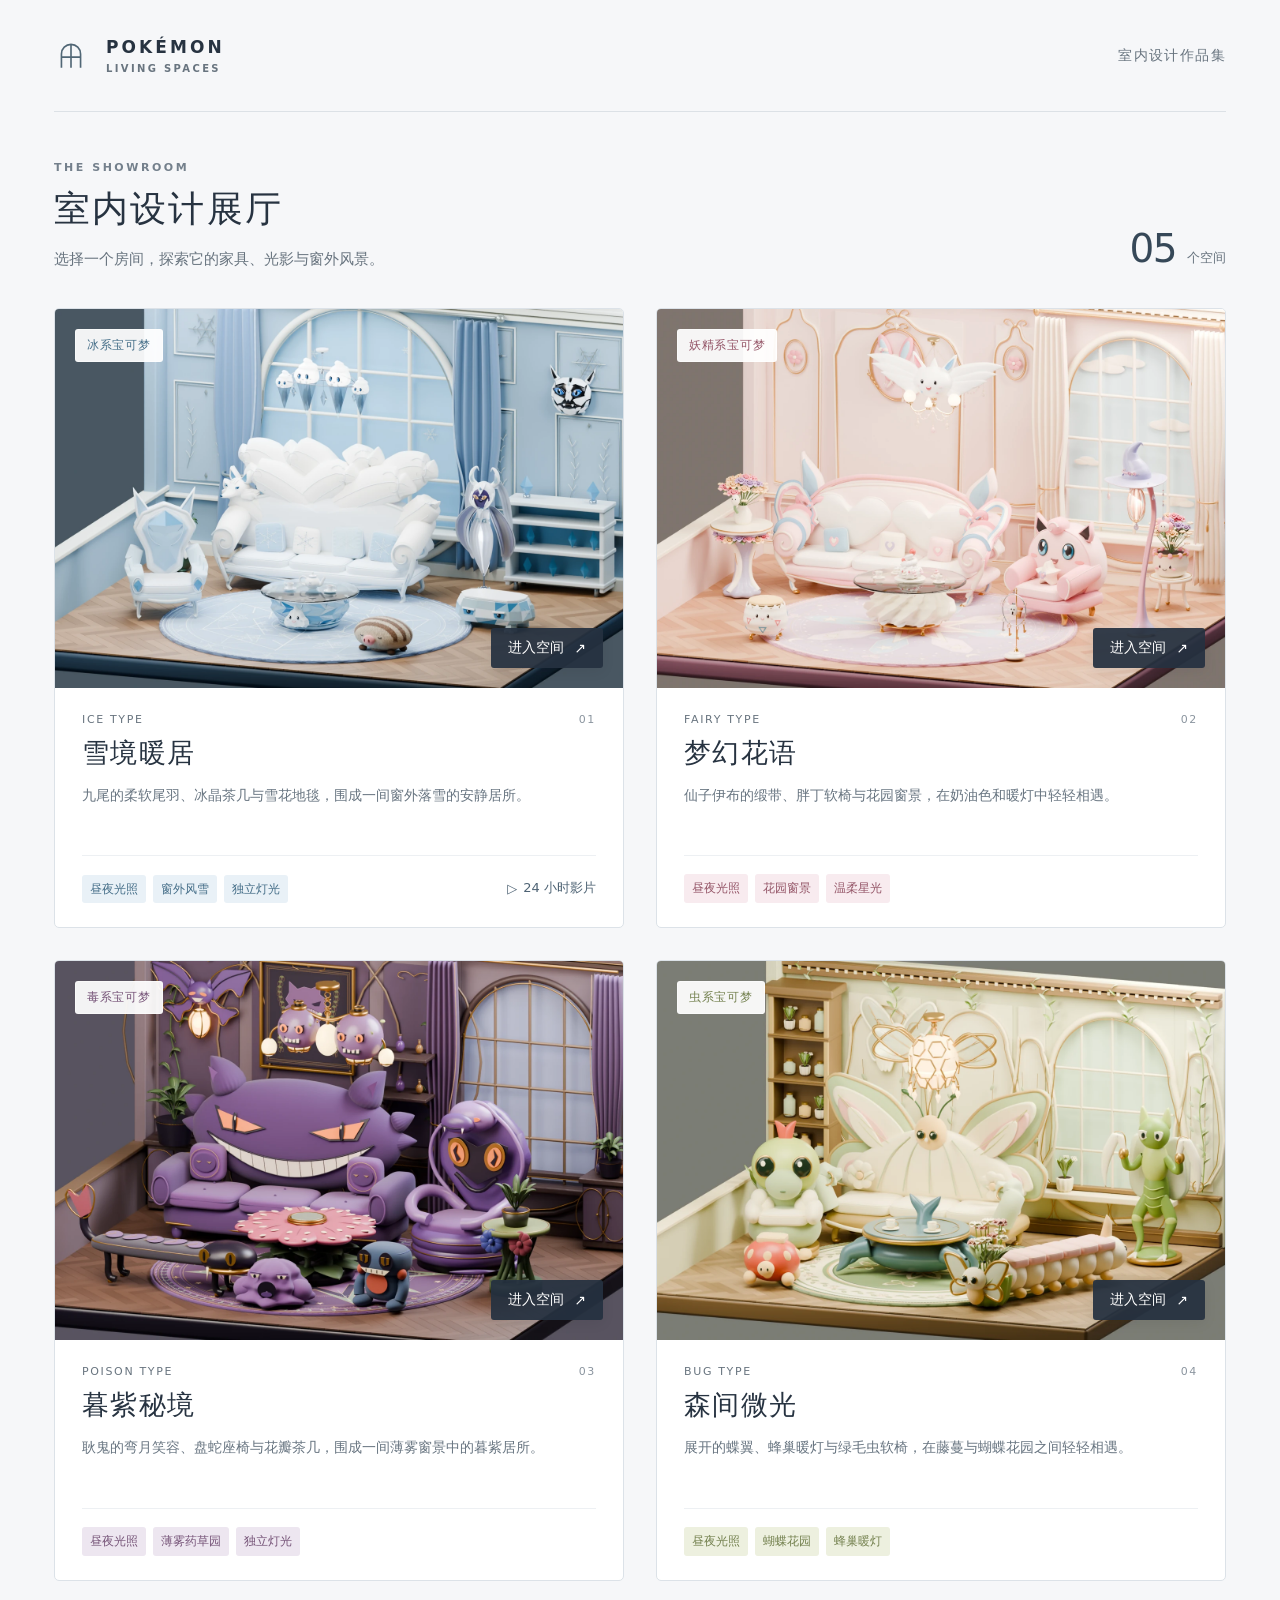
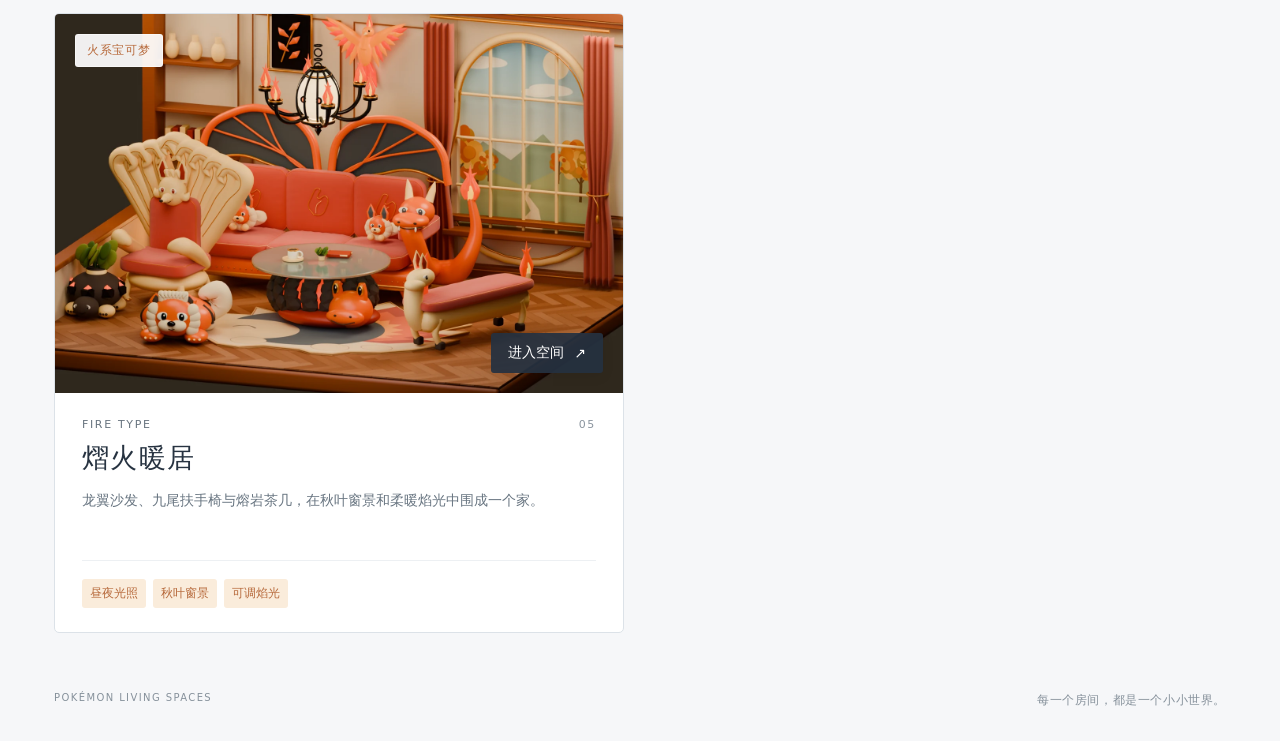
==== index.html @ 2ebc1a9a "Publish five interactive Pokemon room designs" ====
<!doctype html>
<html lang="zh-CN">
<head>
 <meta charset="utf-8">
 <meta name="viewport" content="width=device-width,initial-scale=1">
 <meta name="description" content="宝可梦主题室内设计展厅。进入冰、妖精、毒、虫与火系五个空间，探索真实三维家具、昼夜光照与窗外景色。">
 <meta name="theme-color" content="#f6f7f9">
 <title>室内设计展厅 · Pokémon Living Spaces</title>
 <link rel="icon" href="data:image/svg+xml,%3Csvg xmlns='http://www.w3.org/2000/svg' viewBox='0 0 32 32'%3E%3Crect width='32' height='32' rx='9' fill='%23253140'/%3E%3Cpath d='M8 25V14a8 8 0 0 1 16 0v11M16 7v18M8 17h16' fill='none' stroke='%23d7e9f1' stroke-width='2'/%3E%3C/svg%3E">
 <link rel="stylesheet" href="showroom/style.css?v=b244bd4a18d0">
 <script src="showroom/catalog.js?v=8246f41f228a" defer></script>
 <script src="showroom/app.js?v=08c7a550f62b" defer></script>
</head>
<body>
 <a class="skip" href="#collection">跳到作品</a>
 <div id="gallery">
  <header class="masthead wrap">
   <a class="brand" href="index.html" aria-label="室内设计展厅首页"><span class="brand-icon" aria-hidden="true"><svg viewBox="0 0 32 32"><path d="M7 27V14a9 9 0 0 1 18 0v13M16 5v22M7 17h18"/></svg></span><span>POKÉMON<span class="brand-sub">LIVING SPACES</span></span></a>
   <span class="masthead-note">室内设计作品集</span>
  </header>
  <main class="wrap" id="collection">
   <div class="collection-heading"><div><p class="eyebrow">THE SHOWROOM</p><h1>室内设计展厅</h1><p class="intro">选择一个房间，探索它的家具、光影与窗外风景。</p></div><div class="collection-count"><strong id="room-count">05</strong><span>个空间</span></div></div>
   <div class="collection-grid" id="room-grid" aria-label="室内设计作品"></div>
   <noscript><p>请启用 JavaScript 浏览展厅，或直接打开 <a href="v2/model_viewer.html">冰系房间</a> / <a href="fairy/model_viewer.html">妖精系房间</a> / <a href="poison/model_viewer.html">毒系房间</a> / <a href="bug/model_viewer.html">虫系房间</a> / <a href="fire/model_viewer.html">火系房间</a>。</p></noscript>
  </main>
  <footer class="wrap gallery-footer"><span>POKÉMON LIVING SPACES</span><span>每一个房间，都是一个小小世界。</span></footer>
 </div>
 <section id="exhibit" hidden aria-label="房间查看器">
  <header class="exhibit-bar">
   <a id="back-gallery" href="#" class="back-link"><span aria-hidden="true">←</span> 返回展厅</a>
   <div class="exhibit-context"><label class="sr-only" for="room-switch">切换房间</label><select id="room-switch"></select><div class="view-modes" aria-label="查看内容"><button id="mode-model" type="button" aria-pressed="true">3D 空间</button><button id="mode-video" type="button" aria-pressed="false" hidden>昼夜影片</button></div></div>
   <a id="standalone" class="standalone" target="_blank" rel="noopener">独立打开 <span aria-hidden="true">↗</span></a>
  </header>
  <div class="exhibit-stage" id="exhibit-stage">
   <div id="frame-host"></div>
   <div class="exhibit-loading" id="exhibit-loading" role="status" aria-live="polite"><span class="loading-mark" aria-hidden="true"></span><strong id="loading-title">正在打开房间</strong><span id="loading-description">首次载入需要片刻。</span><a id="loading-open" target="_blank" rel="noopener" hidden>独立打开查看</a></div>
  </div>
 </section>
</body>
</html>
---- showroom/style.css ----
@charset "UTF-8";
:root{font-family:Inter,"Noto Sans CJK SC","Microsoft YaHei",system-ui,sans-serif;color:#273341;background:#f6f7f9;font-synthesis:none;--muted:#68747f;--line:#dce1e6;--ink:#253140}
*{box-sizing:border-box}body{margin:0}button,select,a{-webkit-tap-highlight-color:transparent}button,select{font:inherit}a{color:inherit;text-decoration:none}button,a,select{touch-action:manipulation}button{cursor:pointer}a:focus-visible,button:focus-visible,select:focus-visible{outline:3px solid #5184ac;outline-offset:5px}button:disabled{cursor:default}[hidden]{display:none!important}.wrap{max-width:1432px;margin:0 auto;padding:0 54px}.skip{position:fixed;left:16px;top:-100px;padding:12px 20px;background:white;z-index:100}.skip:focus{top:12px}.sr-only{position:absolute;width:1px;height:1px;padding:0;margin:-1px;overflow:hidden;clip:rect(0,0,0,0);white-space:nowrap;border:0}
.masthead{height:112px;display:flex;align-items:center;justify-content:space-between;position:relative}.masthead:after{content:"";position:absolute;bottom:0;left:54px;right:54px;height:1px;background:var(--line)}.brand{display:flex;align-items:center;gap:14px;font-size:17px;font-weight:700;letter-spacing:.18em;line-height:1.4}.brand-sub{display:block;font-size:10px;font-weight:600;letter-spacing:.235em;color:var(--muted);margin-top:2px}.brand-icon{width:38px;height:42px;display:flex;align-items:center}.brand-icon svg{width:34px;height:34px;fill:none;stroke:#516776;stroke-width:1.55}.masthead-note{font-size:14px;color:var(--muted);letter-spacing:.1em}.collection-heading{display:flex;justify-content:space-between;align-items:flex-end;padding:49px 0 35px}.eyebrow{margin:0 0 10px;color:#74808c;font-size:11px;font-weight:600;letter-spacing:.23em}h1{margin:0;font-family:"Noto Serif CJK SC","Songti SC",serif;font-size:36px;font-weight:600;letter-spacing:.06em;line-height:1.4}.intro{color:var(--muted);font-size:15px;margin:13px 0 0;line-height:1.7}.collection-count{display:flex;align-items:baseline;gap:11px;padding-bottom:2px;color:var(--muted);font-size:13px;white-space:nowrap}.collection-count strong{font-size:39px;font-weight:300;color:#364858;font-variant-numeric:tabular-nums;letter-spacing:-.04em}.collection-grid{display:grid;grid-template-columns:repeat(2,minmax(0,1fr));gap:32px}.room-card{position:relative;background:#fff;border:1px solid #dce2e8;border-radius:5px;overflow:hidden;transition:box-shadow .2s,border-color .2s}.room-card:hover{border-color:#b9c7d2;box-shadow:0 14px 35px #2033430d}.cover-link{position:relative;display:block;overflow:hidden;aspect-ratio:3/2;background:var(--tint)}.cover-link img{width:100%;height:100%;display:block;object-fit:cover;transition:transform .65s cubic-bezier(.2,.65,.3,1)}.room-card:hover .cover-link img{transform:scale(1.025)}.type-badge{position:absolute;left:20px;top:20px;display:flex;gap:8px;align-items:center;background:#ffffffed;padding:7px 11px;border:1px solid #ffffff80;border-radius:3px;color:var(--accent);font-size:12px;font-weight:500;letter-spacing:.06em}.badge-mark{font-size:15px}.cover-cta{position:absolute;right:20px;bottom:20px;display:flex;align-items:center;justify-content:center;gap:10px;padding:11px 17px;color:#fff;background:#253140ed;border-radius:3px;font-size:14px;box-shadow:0 3px 14px #0001}.card-info{padding:25px 27px 24px}.card-kicker{display:flex;justify-content:space-between;gap:20px;color:var(--muted);font-size:11px;font-weight:500;letter-spacing:.15em}.card-kicker .number{font-variant-numeric:tabular-nums;color:#8b959f}.card-title{font-family:"Noto Serif CJK SC","Songti SC",serif;font-size:27px;letter-spacing:.055em;line-height:1.45;margin:8px 0 10px;font-weight:600}.card-title a:hover{color:var(--accent)}.card-description{font-size:14px;line-height:1.85;color:#687581;margin:0;max-width:39em;min-height:3.7em}.card-bottom{display:flex;justify-content:space-between;align-items:center;gap:12px;border-top:1px solid #edf0f3;margin-top:21px;padding-top:18px;flex-wrap:wrap}.features{display:flex;flex-wrap:wrap;gap:7px}.feature{font-size:12px;line-height:1.4;background:var(--tint);color:var(--accent);padding:6px 8px;border-radius:3px}.video-link{display:inline-flex;align-items:center;gap:6px;font-size:13px;color:#4e6374;padding:5px 0;border-bottom:1px solid transparent}.video-link:hover{border-color:currentColor}.video-link svg{width:13px;height:13px;fill:currentColor}.gallery-footer{margin:34px auto 0;padding-top:25px;padding-bottom:32px;display:flex;justify-content:space-between;gap:18px;color:#86919b;font-size:12px;letter-spacing:.05em}.gallery-footer span:first-child{font-size:10px;letter-spacing:.14em}
body.in-exhibit{overflow:hidden;background:#e4edf3}.exhibit-bar{height:68px;display:flex;align-items:center;justify-content:space-between;gap:22px;padding:0 24px;background:#fffffffa;border-bottom:1px solid #dae2e9;position:relative;z-index:3}.back-link{display:inline-flex;align-items:center;gap:9px;white-space:nowrap;font-size:14px;font-weight:500}.back-link span{font-size:21px;font-weight:400}.exhibit-context{display:flex;gap:22px;align-items:center;min-width:0}.exhibit-context select{background:#f4f6f8;border:1px solid #dee4e9;border-radius:5px;font-size:14px;color:#354654;padding:9px 30px 9px 13px;max-width:260px;cursor:pointer}.view-modes{display:flex;align-items:center;gap:3px;border:1px solid #e0e6eb;border-radius:5px;padding:3px}.view-modes button{border:0;background:transparent;border-radius:3px;color:#687784;font-size:13px;padding:8px 14px;white-space:nowrap}.view-modes button[aria-pressed=true]{background:#e9f0f5;color:#314e65}.standalone{font-size:13px;color:#647683;white-space:nowrap}.standalone span{margin-left:3px}.exhibit-stage{position:relative;height:calc(100dvh - 68px);min-height:250px}#frame-host,#frame-host iframe{width:100%;height:100%;display:block;border:0}.exhibit-loading{position:absolute;inset:0;display:flex;align-items:center;justify-content:center;flex-direction:column;gap:14px;background:#edf3f7f5;color:#3f586d;text-align:center;padding:25px}.exhibit-loading strong{font-size:19px;font-weight:500}.exhibit-loading>span:not(.loading-mark){font-size:14px;color:#728495;line-height:1.7}.exhibit-loading a{font-size:14px;text-decoration:underline;text-underline-offset:4px}.loading-mark{width:35px;height:35px;border:2px solid #c3d3df;border-top-color:#527894;border-radius:50%;animation:spin 1s linear infinite;margin-bottom:7px}@keyframes spin{to{transform:rotate(360deg)}}
@media(min-width:1650px){.wrap{max-width:1550px}.collection-heading{padding-top:60px;padding-bottom:40px}}
@media(max-width:900px){.wrap{padding-left:28px;padding-right:28px}.masthead:after{left:28px;right:28px}.collection-grid{gap:20px}.card-info{padding:21px}.card-title{font-size:25px}.cover-cta{right:14px;bottom:14px;padding:9px 12px}.type-badge{left:14px;top:14px}.collection-count strong{font-size:32px}.exhibit-bar{gap:12px;padding:0 16px}.exhibit-context{gap:10px}.exhibit-context select{max-width:205px}.view-modes button{padding:8px 9px}.standalone{font-size:12px}}
@media(max-width:650px){.wrap{padding-left:20px;padding-right:20px}.masthead{height:86px}.masthead:after{left:20px;right:20px}.brand{font-size:14px;gap:9px}.brand-sub{font-size:9px}.brand-icon{width:29px}.masthead-note{font-size:11px;letter-spacing:0}.collection-heading{padding:32px 0 24px;gap:12px;align-items:center}h1{font-size:28px}.eyebrow{font-size:10px}.intro{font-size:14px;max-width:20em;margin-top:10px}.collection-count{flex-direction:column;align-items:center;gap:0;font-size:11px}.collection-count strong{font-size:30px}.collection-grid{grid-template-columns:1fr;gap:23px}.card-info{padding:23px}.card-description{min-height:0}.gallery-footer{margin-top:20px;display:block;line-height:2.2}.gallery-footer span{display:block}.exhibit-bar{height:104px;flex-wrap:wrap;align-content:center;row-gap:9px;padding:9px 14px}.back-link{font-size:13px;order:0}.standalone{order:1;margin-left:auto}.exhibit-context{order:2;flex-basis:100%;justify-content:space-between;gap:8px}.exhibit-context select{font-size:13px;max-width:calc(100% - 159px);padding-top:7px;padding-bottom:7px}.view-modes button{font-size:12px;padding:6px 9px}.exhibit-stage{height:calc(100dvh - 104px)}}
@media(prefers-reduced-motion:reduce){*{scroll-behavior:auto!important}.room-card,.cover-link img{transition:none}.loading-mark{animation:none}}
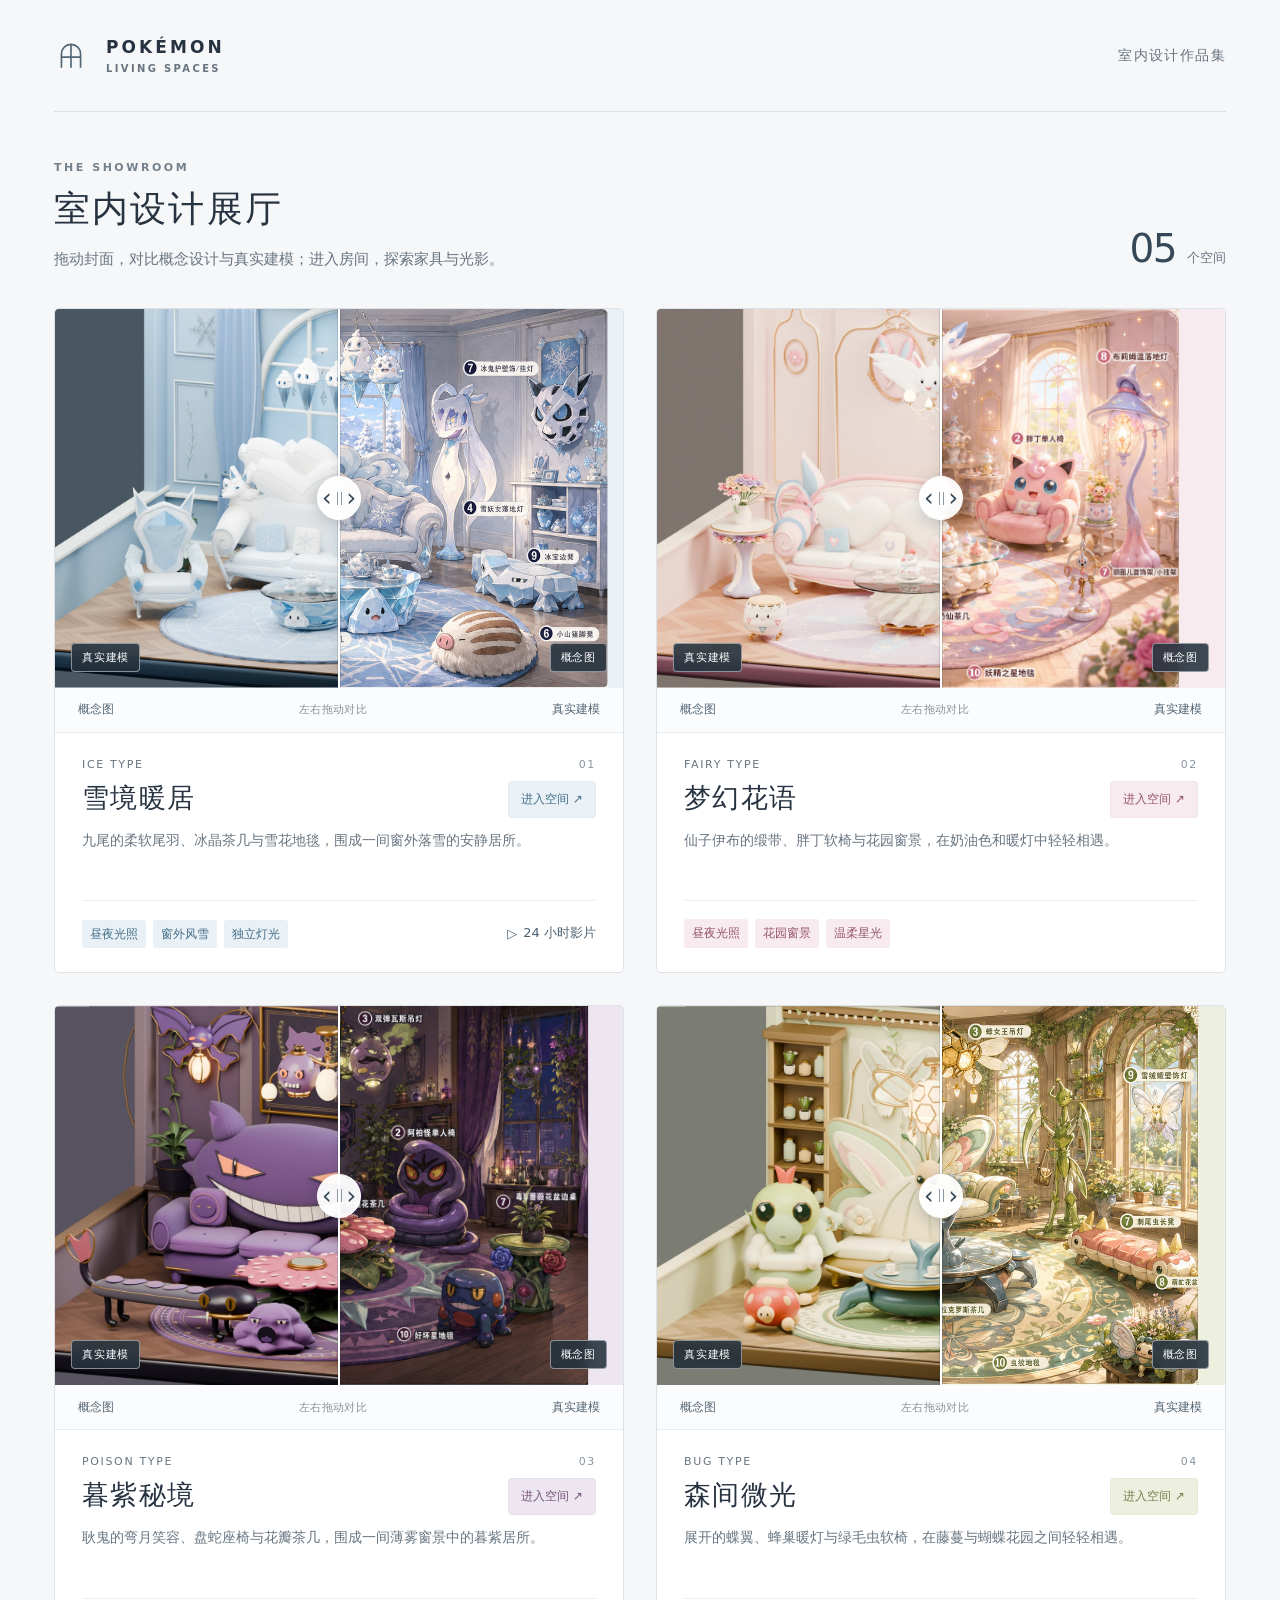
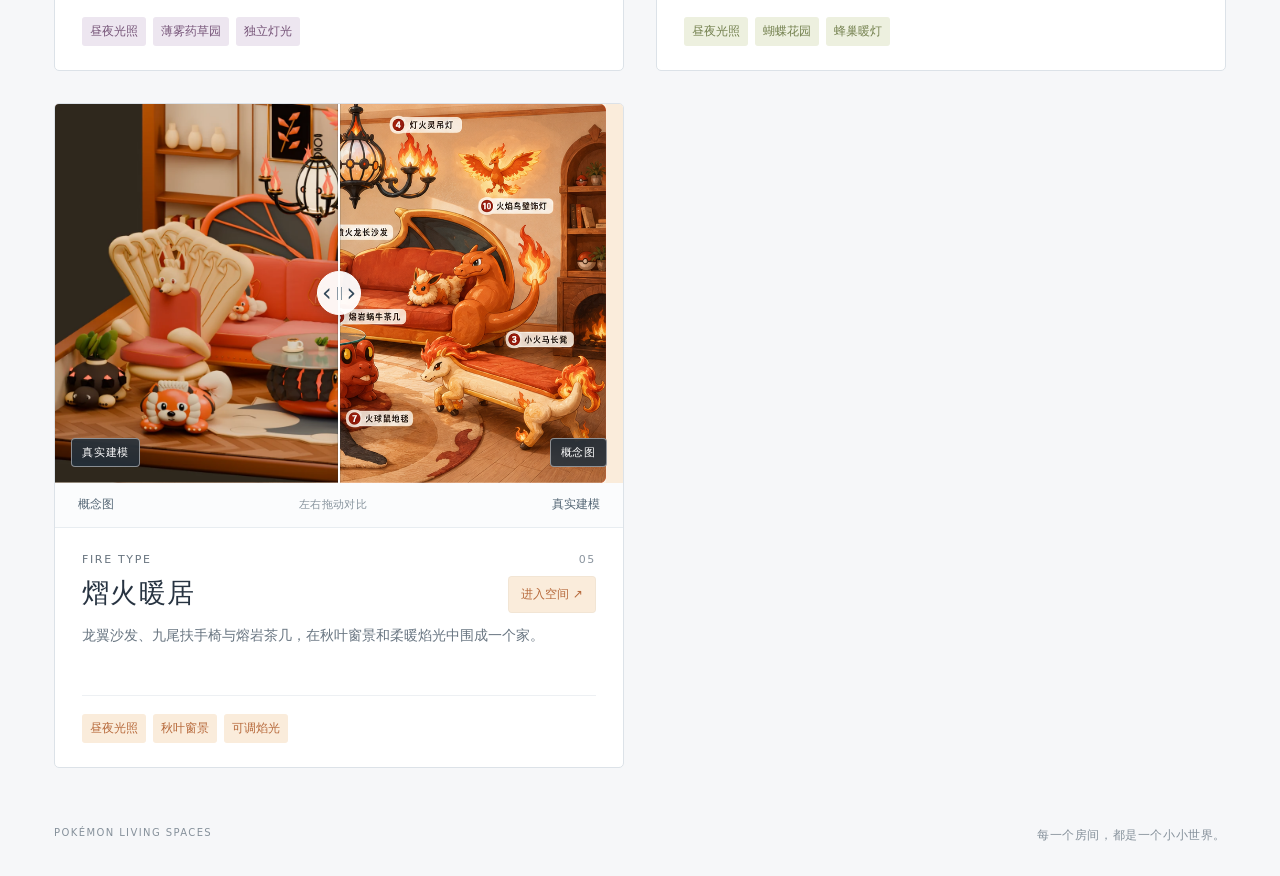
==== commit e7662efe: "Add draggable concept and model cover comparisons" ====
--- a/index.html
+++ b/index.html
@@ -7,9 +7,9 @@
  <meta name="theme-color" content="#f6f7f9">
  <title>室内设计展厅 · Pokémon Living Spaces</title>
  <link rel="icon" href="data:image/svg+xml,%3Csvg xmlns='http://www.w3.org/2000/svg' viewBox='0 0 32 32'%3E%3Crect width='32' height='32' rx='9' fill='%23253140'/%3E%3Cpath d='M8 25V14a8 8 0 0 1 16 0v11M16 7v18M8 17h16' fill='none' stroke='%23d7e9f1' stroke-width='2'/%3E%3C/svg%3E">
- <link rel="stylesheet" href="showroom/style.css?v=b244bd4a18d0">
- <script src="showroom/catalog.js?v=8246f41f228a" defer></script>
- <script src="showroom/app.js?v=08c7a550f62b" defer></script>
+ <link rel="stylesheet" href="showroom/style.css?v=eb45d763df7e">
+ <script src="showroom/catalog.js?v=eb5624175b38" defer></script>
+ <script src="showroom/app.js?v=3492530ead97" defer></script>
 </head>
 <body>
  <a class="skip" href="#collection">跳到作品</a>
@@ -19,7 +19,7 @@
    <span class="masthead-note">室内设计作品集</span>
   </header>
   <main class="wrap" id="collection">
-   <div class="collection-heading"><div><p class="eyebrow">THE SHOWROOM</p><h1>室内设计展厅</h1><p class="intro">选择一个房间，探索它的家具、光影与窗外风景。</p></div><div class="collection-count"><strong id="room-count">05</strong><span>个空间</span></div></div>
+   <div class="collection-heading"><div><p class="eyebrow">THE SHOWROOM</p><h1>室内设计展厅</h1><p class="intro">拖动封面，对比概念设计与真实建模；进入房间，探索家具与光影。</p></div><div class="collection-count"><strong id="room-count">05</strong><span>个空间</span></div></div>
    <div class="collection-grid" id="room-grid" aria-label="室内设计作品"></div>
    <noscript><p>请启用 JavaScript 浏览展厅，或直接打开 <a href="v2/model_viewer.html">冰系房间</a> / <a href="fairy/model_viewer.html">妖精系房间</a> / <a href="poison/model_viewer.html">毒系房间</a> / <a href="bug/model_viewer.html">虫系房间</a> / <a href="fire/model_viewer.html">火系房间</a>。</p></noscript>
   </main>
--- a/showroom/style.css
+++ b/showroom/style.css
@@ -7,3 +7,31 @@
 @media(max-width:900px){.wrap{padding-left:28px;padding-right:28px}.masthead:after{left:28px;right:28px}.collection-grid{gap:20px}.card-info{padding:21px}.card-title{font-size:25px}.cover-cta{right:14px;bottom:14px;padding:9px 12px}.type-badge{left:14px;top:14px}.collection-count strong{font-size:32px}.exhibit-bar{gap:12px;padding:0 16px}.exhibit-context{gap:10px}.exhibit-context select{max-width:205px}.view-modes button{padding:8px 9px}.standalone{font-size:12px}}
 @media(max-width:650px){.wrap{padding-left:20px;padding-right:20px}.masthead{height:86px}.masthead:after{left:20px;right:20px}.brand{font-size:14px;gap:9px}.brand-sub{font-size:9px}.brand-icon{width:29px}.masthead-note{font-size:11px;letter-spacing:0}.collection-heading{padding:32px 0 24px;gap:12px;align-items:center}h1{font-size:28px}.eyebrow{font-size:10px}.intro{font-size:14px;max-width:20em;margin-top:10px}.collection-count{flex-direction:column;align-items:center;gap:0;font-size:11px}.collection-count strong{font-size:30px}.collection-grid{grid-template-columns:1fr;gap:23px}.card-info{padding:23px}.card-description{min-height:0}.gallery-footer{margin-top:20px;display:block;line-height:2.2}.gallery-footer span{display:block}.exhibit-bar{height:104px;flex-wrap:wrap;align-content:center;row-gap:9px;padding:9px 14px}.back-link{font-size:13px;order:0}.standalone{order:1;margin-left:auto}.exhibit-context{order:2;flex-basis:100%;justify-content:space-between;gap:8px}.exhibit-context select{font-size:13px;max-width:calc(100% - 159px);padding-top:7px;padding-bottom:7px}.view-modes button{font-size:12px;padding:6px 9px}.exhibit-stage{height:calc(100dvh - 104px)}}
 @media(prefers-reduced-motion:reduce){*{scroll-behavior:auto!important}.room-card,.cover-link img{transition:none}.loading-mark{animation:none}}
+
+/* The range grows the model reveal from left to right; the photographs never move. */
+.comparison-stage{--reveal:50%;position:relative;aspect-ratio:3/2;overflow:hidden;background:var(--tint);isolation:isolate;user-select:none}
+.comparison-concept,.comparison-model{position:absolute;inset:0;overflow:hidden}
+.comparison-concept svg,.comparison-model img{width:100%;height:100%;display:block;object-fit:contain;pointer-events:none}
+.comparison-model{clip-path:inset(0 calc(100% - var(--reveal)) 0 0);background:var(--tint)}
+.comparison-label{position:absolute;bottom:16px;padding:6px 10px;border:1px solid #ffffff75;border-radius:4px;background:#24313de0;color:#fff;font-size:11px;letter-spacing:.07em;white-space:nowrap;backdrop-filter:blur(7px);pointer-events:none}
+.concept-label{right:16px}.model-label{left:16px}
+.comparison-input{appearance:none;-webkit-appearance:none;position:absolute;z-index:3;inset:0 auto 0 -22px;width:calc(100% + 44px);height:100%;margin:0;border:0;border-radius:0;opacity:0;cursor:ew-resize;touch-action:pan-y;background:transparent}
+.comparison-input::-webkit-slider-runnable-track{height:100%;background:transparent}
+.comparison-input::-webkit-slider-thumb{appearance:none;-webkit-appearance:none;width:44px;height:100%;background:transparent;border:0}
+.comparison-input::-moz-range-track{height:100%;background:transparent;border:0}
+.comparison-input::-moz-range-thumb{width:44px;height:100%;background:transparent;border:0;border-radius:0}
+.comparison-divider{position:absolute;z-index:4;inset:0 auto 0 var(--reveal);width:2px;transform:translateX(-50%);background:#fff;box-shadow:0 0 0 1px #152b3a25,0 0 12px #142a3a38;pointer-events:none}
+.comparison-grip{position:absolute;top:50%;left:50%;width:44px;height:44px;border:1px solid #fff;border-radius:50%;display:flex;align-items:center;justify-content:center;gap:5px;transform:translate(-50%,-50%);color:#32485a;background:#fffffff2;box-shadow:0 3px 16px #10273638;font-size:24px;font-family:system-ui,sans-serif;line-height:1}
+.grip-lines{width:5px;height:13px;border-left:1px solid #8c9aa5;border-right:1px solid #8c9aa5}
+.comparison-stage:has(.comparison-input:focus-visible){outline:3px solid #5184ac;outline-offset:-3px}
+.comparison-input:focus-visible~.comparison-divider .comparison-grip{box-shadow:0 0 0 4px #5184ac80,0 3px 16px #10273638}
+.comparison-tools{min-height:45px;padding:6px 14px;display:flex;justify-content:space-between;align-items:center;gap:10px;border-bottom:1px solid #e8edf1;background:#fbfcfd}
+.comparison-mode{font:inherit;font-size:12px;color:#546675;background:transparent;border:1px solid transparent;padding:6px 8px;border-radius:4px;white-space:nowrap;touch-action:manipulation}
+.comparison-mode:hover,.comparison-mode[aria-pressed=true]{color:var(--accent);background:var(--tint);border-color:#00000008}
+.comparison-mode:disabled{color:#97a1a9;background:transparent;border-color:transparent}
+.comparison-help{color:#88949e;font-size:11px;letter-spacing:.04em;white-space:nowrap}
+.card-title-row{display:flex;align-items:center;justify-content:space-between;gap:12px}
+.enter-room{display:inline-flex;align-items:center;flex-shrink:0;color:var(--accent);background:var(--tint);padding:9px 12px;border:1px solid #00000008;border-radius:4px;font-size:12px;white-space:nowrap}
+.enter-room:hover{filter:brightness(.97)}
+@media(max-width:900px){.comparison-tools{padding-inline:9px;gap:5px}.comparison-help{font-size:10px}.enter-room{padding:8px 9px}.card-title-row{gap:8px}}
+@media(max-width:360px){.comparison-help{letter-spacing:0;font-size:9px}.comparison-mode{padding-inline:4px}.card-title-row .card-title{font-size:23px}}
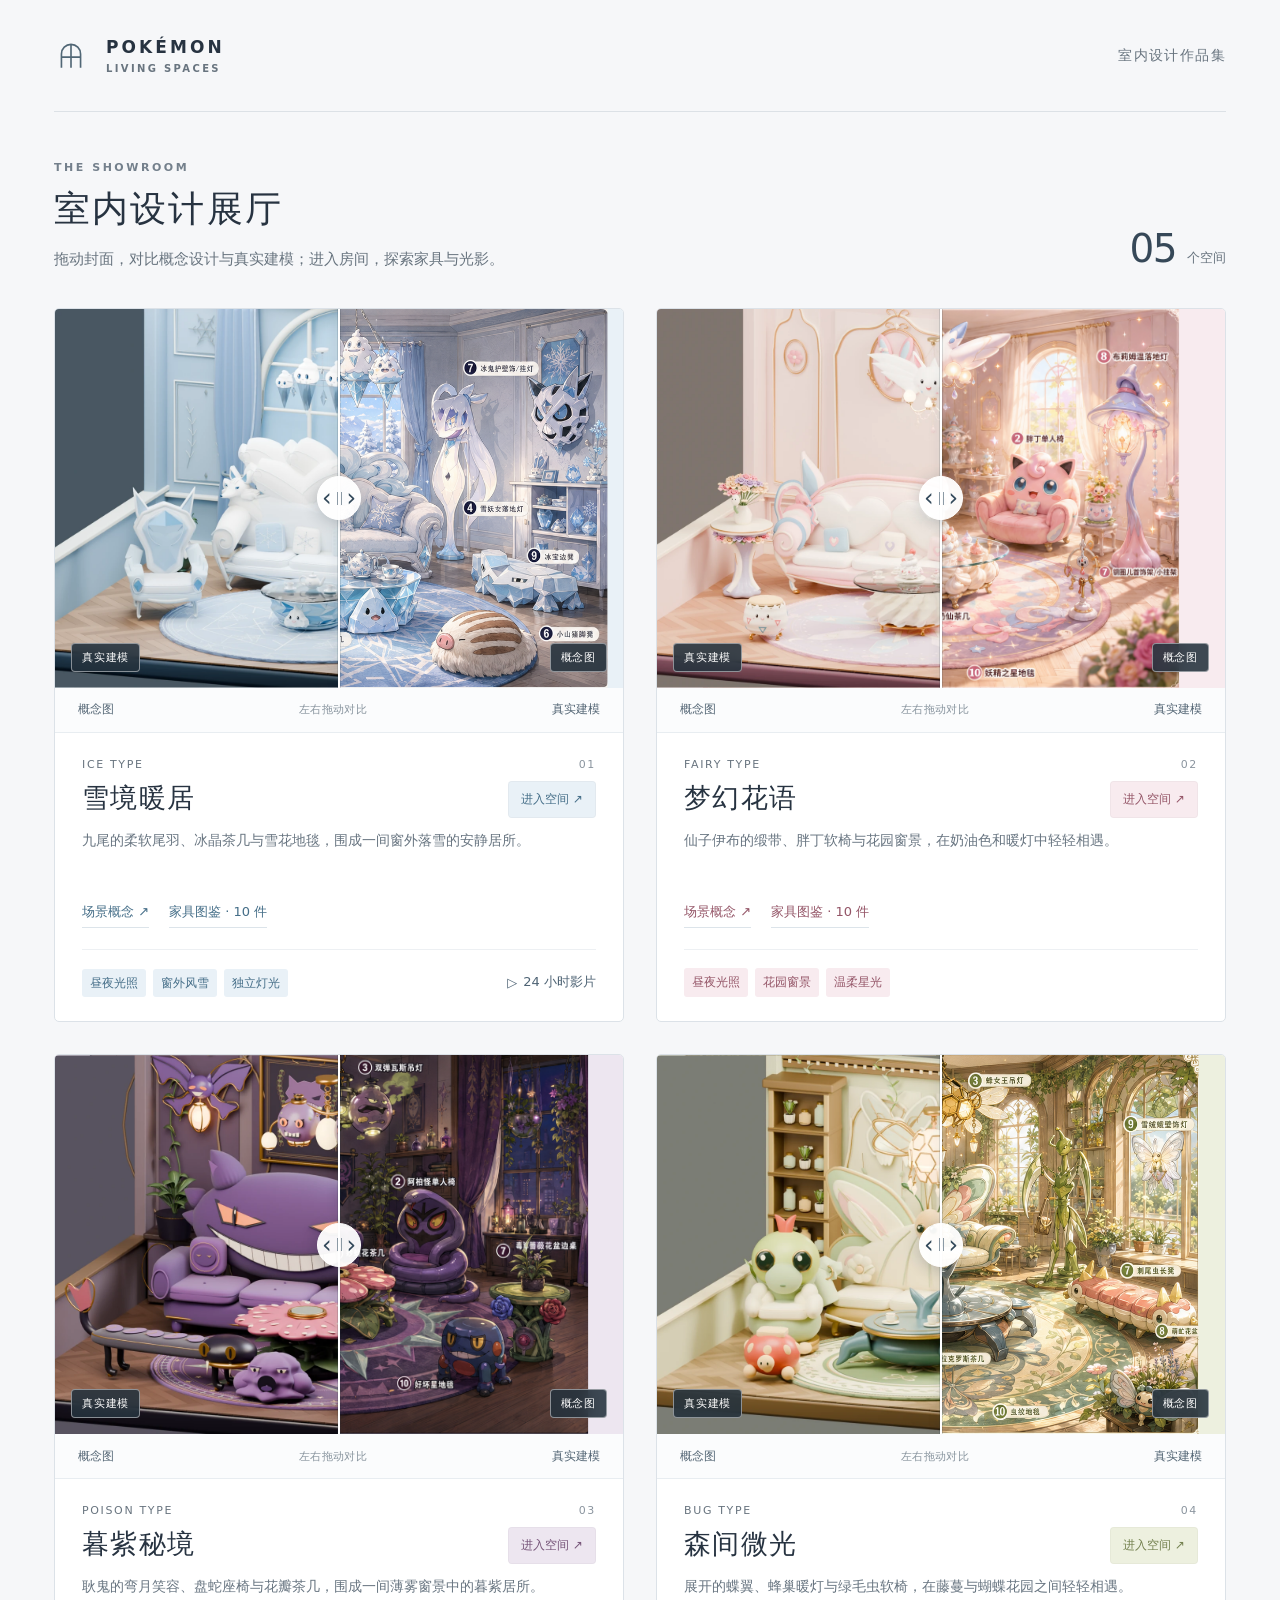
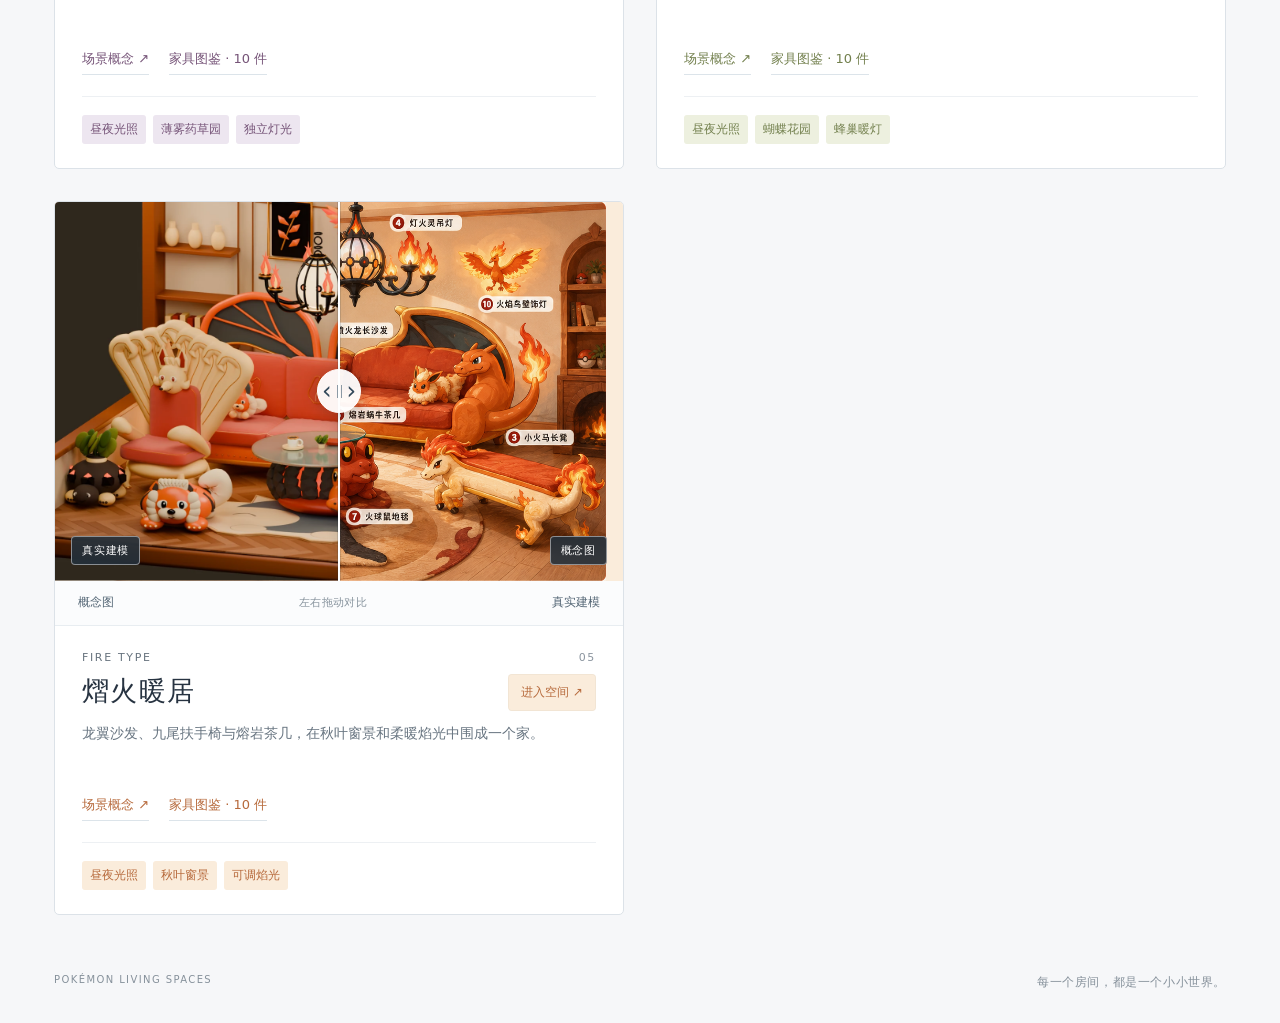
==== commit d9182d5c: "Add scene concepts and high-resolution furniture galleries" ====
--- a/index.html
+++ b/index.html
@@ -7,9 +7,11 @@
  <meta name="theme-color" content="#f6f7f9">
  <title>室内设计展厅 · Pokémon Living Spaces</title>
  <link rel="icon" href="data:image/svg+xml,%3Csvg xmlns='http://www.w3.org/2000/svg' viewBox='0 0 32 32'%3E%3Crect width='32' height='32' rx='9' fill='%23253140'/%3E%3Cpath d='M8 25V14a8 8 0 0 1 16 0v11M16 7v18M8 17h16' fill='none' stroke='%23d7e9f1' stroke-width='2'/%3E%3C/svg%3E">
- <link rel="stylesheet" href="showroom/style.css?v=eb45d763df7e">
+ <link rel="stylesheet" href="showroom/style.css?v=bf169c0a849b">
  <script src="showroom/catalog.js?v=eb5624175b38" defer></script>
- <script src="showroom/app.js?v=3492530ead97" defer></script>
+ <script src="showroom/furniture.js?v=e6288b732a75" defer></script>
+ <script src="showroom/design-gallery.js?v=599900b27008" defer></script>
+ <script src="showroom/app.js?v=4036b06ac5c0" defer></script>
 </head>
 <body>
  <a class="skip" href="#collection">跳到作品</a>
@@ -28,13 +30,15 @@
  <section id="exhibit" hidden aria-label="房间查看器">
   <header class="exhibit-bar">
    <a id="back-gallery" href="#" class="back-link"><span aria-hidden="true">←</span> 返回展厅</a>
-   <div class="exhibit-context"><label class="sr-only" for="room-switch">切换房间</label><select id="room-switch"></select><div class="view-modes" aria-label="查看内容"><button id="mode-model" type="button" aria-pressed="true">3D 空间</button><button id="mode-video" type="button" aria-pressed="false" hidden>昼夜影片</button></div></div>
+   <div class="exhibit-context"><label class="sr-only" for="room-switch">切换房间</label><select id="room-switch"></select><div class="view-modes" aria-label="查看内容"><button id="mode-model" type="button" aria-pressed="true">3D 空间</button><button id="mode-concept" type="button" aria-pressed="false">场景概念</button><button id="mode-furniture" type="button" aria-pressed="false">家具图鉴</button><button id="mode-video" type="button" aria-pressed="false" hidden>昼夜影片</button></div></div>
    <a id="standalone" class="standalone" target="_blank" rel="noopener">独立打开 <span aria-hidden="true">↗</span></a>
+   <a id="whole-room" class="standalone" hidden>查看完整房间 ↗</a>
   </header>
   <div class="exhibit-stage" id="exhibit-stage">
    <div id="frame-host"></div>
    <div class="exhibit-loading" id="exhibit-loading" role="status" aria-live="polite"><span class="loading-mark" aria-hidden="true"></span><strong id="loading-title">正在打开房间</strong><span id="loading-description">首次载入需要片刻。</span><a id="loading-open" target="_blank" rel="noopener" hidden>独立打开查看</a></div>
   </div>
+  <div id="design-gallery" class="design-gallery" hidden></div>
  </section>
 </body>
 </html>
--- a/showroom/style.css
+++ b/showroom/style.css
@@ -35,3 +35,16 @@
 .enter-room:hover{filter:brightness(.97)}
 @media(max-width:900px){.comparison-tools{padding-inline:9px;gap:5px}.comparison-help{font-size:10px}.enter-room{padding:8px 9px}.card-title-row{gap:8px}}
 @media(max-width:360px){.comparison-help{letter-spacing:0;font-size:9px}.comparison-mode{padding-inline:4px}.card-title-row .card-title{font-size:23px}}
+
+/* Scene concepts and individual furniture collection. */
+.card-design-links{display:flex;flex-wrap:wrap;gap:20px;margin-top:18px;color:var(--accent);font-size:13px}.card-design-links a{padding:6px 0;border-bottom:1px solid #dce4ea}.card-design-links a:hover{border-color:currentColor}
+.design-gallery{height:calc(100dvh - 68px);overflow:auto;overscroll-behavior:contain;padding:42px max(28px,calc((100vw - 1324px)/2)) 64px;background:#f6f7f9;scrollbar-gutter:stable}
+.design-heading{display:flex;align-items:flex-end;justify-content:space-between;gap:24px;margin-bottom:28px}.design-heading h1{font-size:30px}.design-heading .intro{max-width:45em}.design-actions{display:flex;flex-wrap:wrap;gap:10px}.design-action,.primary-action{display:inline-flex;justify-content:center;align-items:center;min-height:40px;padding:10px 16px;border:1px solid #d6dfe6;border-radius:5px;background:white;color:var(--accent,#456e88);font-size:13px;white-space:nowrap}.design-action:hover{background:var(--tint,#eef3f7)}.primary-action{background:var(--accent);border-color:var(--accent);color:white;font-size:15px;min-height:48px}
+.scene-concept{position:relative;display:block;width:100%;max-width:1120px;margin:0 auto;padding:0;border:1px solid #dce2e8;border-radius:8px;overflow:hidden;background:var(--tint);cursor:zoom-in}.scene-concept svg{display:block;width:100%;max-height:calc(100dvh - 260px);min-height:240px}.scene-expand{position:absolute;right:16px;bottom:16px;background:#253140d9;color:white;padding:9px 14px;border-radius:5px;font-size:12px}.scene-caption{display:flex;align-items:center;justify-content:space-between;max-width:1120px;margin:14px auto;color:#7b8792;font-size:12px}.original-link{text-decoration:underline;text-underline-offset:4px;font-size:13px;color:var(--accent,#456e88)}
+.furniture-grid{display:grid;grid-template-columns:repeat(3,minmax(0,1fr));gap:24px}.furniture-card{background:white;border:1px solid #dce2e8;border-radius:8px;overflow:hidden}.product-link{display:block}.product-image{aspect-ratio:3/2;background:#f2f1ef;display:grid;place-items:center;overflow:hidden;position:relative}.product-image img{display:block;width:100%;height:100%;object-fit:contain}.image-pending{color:#8b9399;font-size:13px;padding:24px;text-align:center}.furniture-info{padding:21px}.furniture-info .eyebrow{font-size:10px;margin-bottom:9px;color:var(--accent)}.furniture-info h2{font-family:"Noto Serif CJK SC","Songti SC",serif;font-size:21px;font-weight:500;margin:0 0 10px}.furniture-description{font-size:13px;color:#74808b;line-height:1.8;margin:0;min-height:3.6em}.furniture-actions{display:flex;justify-content:space-between;gap:12px;font-size:12px;color:var(--accent);border-top:1px solid #edf0f3;margin-top:17px;padding-top:16px}.furniture-actions a:hover{text-decoration:underline;text-underline-offset:4px}
+.design-back{display:inline-block;color:#6b7d8c;font-size:13px;margin-bottom:24px}.furniture-detail{display:grid;grid-template-columns:minmax(0,1.65fr) minmax(280px,1fr);gap:38px;align-items:center}.detail-visual{position:relative;border:1px solid #dce2e8;border-radius:8px;overflow:hidden;background:#f2f1ef}.detail-visual .product-image{min-height:320px}.zoom-art{position:absolute;bottom:16px;right:16px;padding:9px 13px;border:1px solid #fff;border-radius:5px;background:#ffffffed;color:#506675;font-size:12px}.detail-info h1{font-size:30px}.detail-info .intro{line-height:1.9}.concept-note{font-size:13px;color:#82909b;line-height:1.9;margin:24px 0 12px}.art-dimensions{font-size:11px;color:#8b97a0;letter-spacing:.04em}.detail-actions{display:flex;flex-wrap:wrap;gap:10px;margin:24px 0}.furniture-siblings{display:flex;flex-wrap:wrap;gap:10px;margin-top:40px;padding-top:28px;border-top:1px solid #dce2e8}.sibling-link{padding:9px 12px;border:1px solid #dce2e8;border-radius:5px;color:#6c7c88;background:white;font-size:12px}.sibling-link[aria-current=page]{background:var(--tint);color:var(--accent);border-color:var(--accent)}
+.art-lightbox{width:calc(100vw - 48px);max-width:1650px;max-height:calc(100dvh - 48px);padding:0;border:1px solid #e2e6eb;border-radius:10px;background:#f8f8f7;overflow:auto}.art-lightbox::backdrop{background:#17232dd9;backdrop-filter:blur(6px)}.lightbox-bar{position:sticky;top:0;z-index:2;display:flex;align-items:center;justify-content:space-between;gap:18px;padding:14px 20px;background:#fffffff5;border-bottom:1px solid #e5e8eb}.lightbox-bar strong{font-size:14px;font-weight:500}.art-lightbox>img{display:block;max-width:100%;height:auto;margin:auto}
+@media(max-width:1100px){.furniture-grid{grid-template-columns:repeat(2,minmax(0,1fr))}.design-heading{align-items:flex-start;flex-direction:column}.exhibit-bar{gap:12px}.exhibit-context{gap:10px}.exhibit-context select{max-width:180px}.view-modes button{padding:8px 10px}}
+@media(max-width:800px){.furniture-detail{grid-template-columns:1fr;gap:28px}.detail-visual .product-image{min-height:0}.exhibit-bar{height:112px;flex-wrap:wrap;padding:10px 16px;align-content:center;row-gap:10px}.back-link{order:0}.standalone{order:1;margin-left:auto}.exhibit-context{order:2;flex-basis:100%;justify-content:space-between;min-width:0}.exhibit-stage,.design-gallery{height:calc(100dvh - 112px)}.exhibit-context select{max-width:180px}.view-modes{min-width:0;overflow:auto}.view-modes button{padding:7px 9px;font-size:12px}}
+@media(max-width:650px){.design-gallery{padding:28px 20px 48px}.design-heading h1,.detail-info h1{font-size:25px}.design-heading .intro{max-width:none}.furniture-grid{grid-template-columns:1fr;gap:20px}.scene-concept svg{max-height:none;min-height:0}.scene-caption{gap:15px;line-height:1.8}.scene-expand{right:10px;bottom:10px;font-size:11px;padding:7px 10px}.exhibit-bar{height:145px}.exhibit-context{flex-wrap:wrap;gap:8px}.exhibit-context select{width:100%;max-width:none;padding:6px 10px}.view-modes{width:100%;justify-content:center}.view-modes button{flex:1}.exhibit-stage,.design-gallery{height:calc(100dvh - 145px)}.art-lightbox{width:calc(100vw - 20px);max-height:calc(100dvh - 20px)}.lightbox-bar{padding:10px 12px}.furniture-siblings{margin-top:30px;gap:8px}.sibling-link{font-size:11px}.card-design-links{gap:15px}}
+.collection-progress{margin:-8px 0 24px;padding:12px 16px;background:white;border:1px solid #e0e5e9;border-radius:5px;color:#788793;font-size:12px;line-height:1.7}
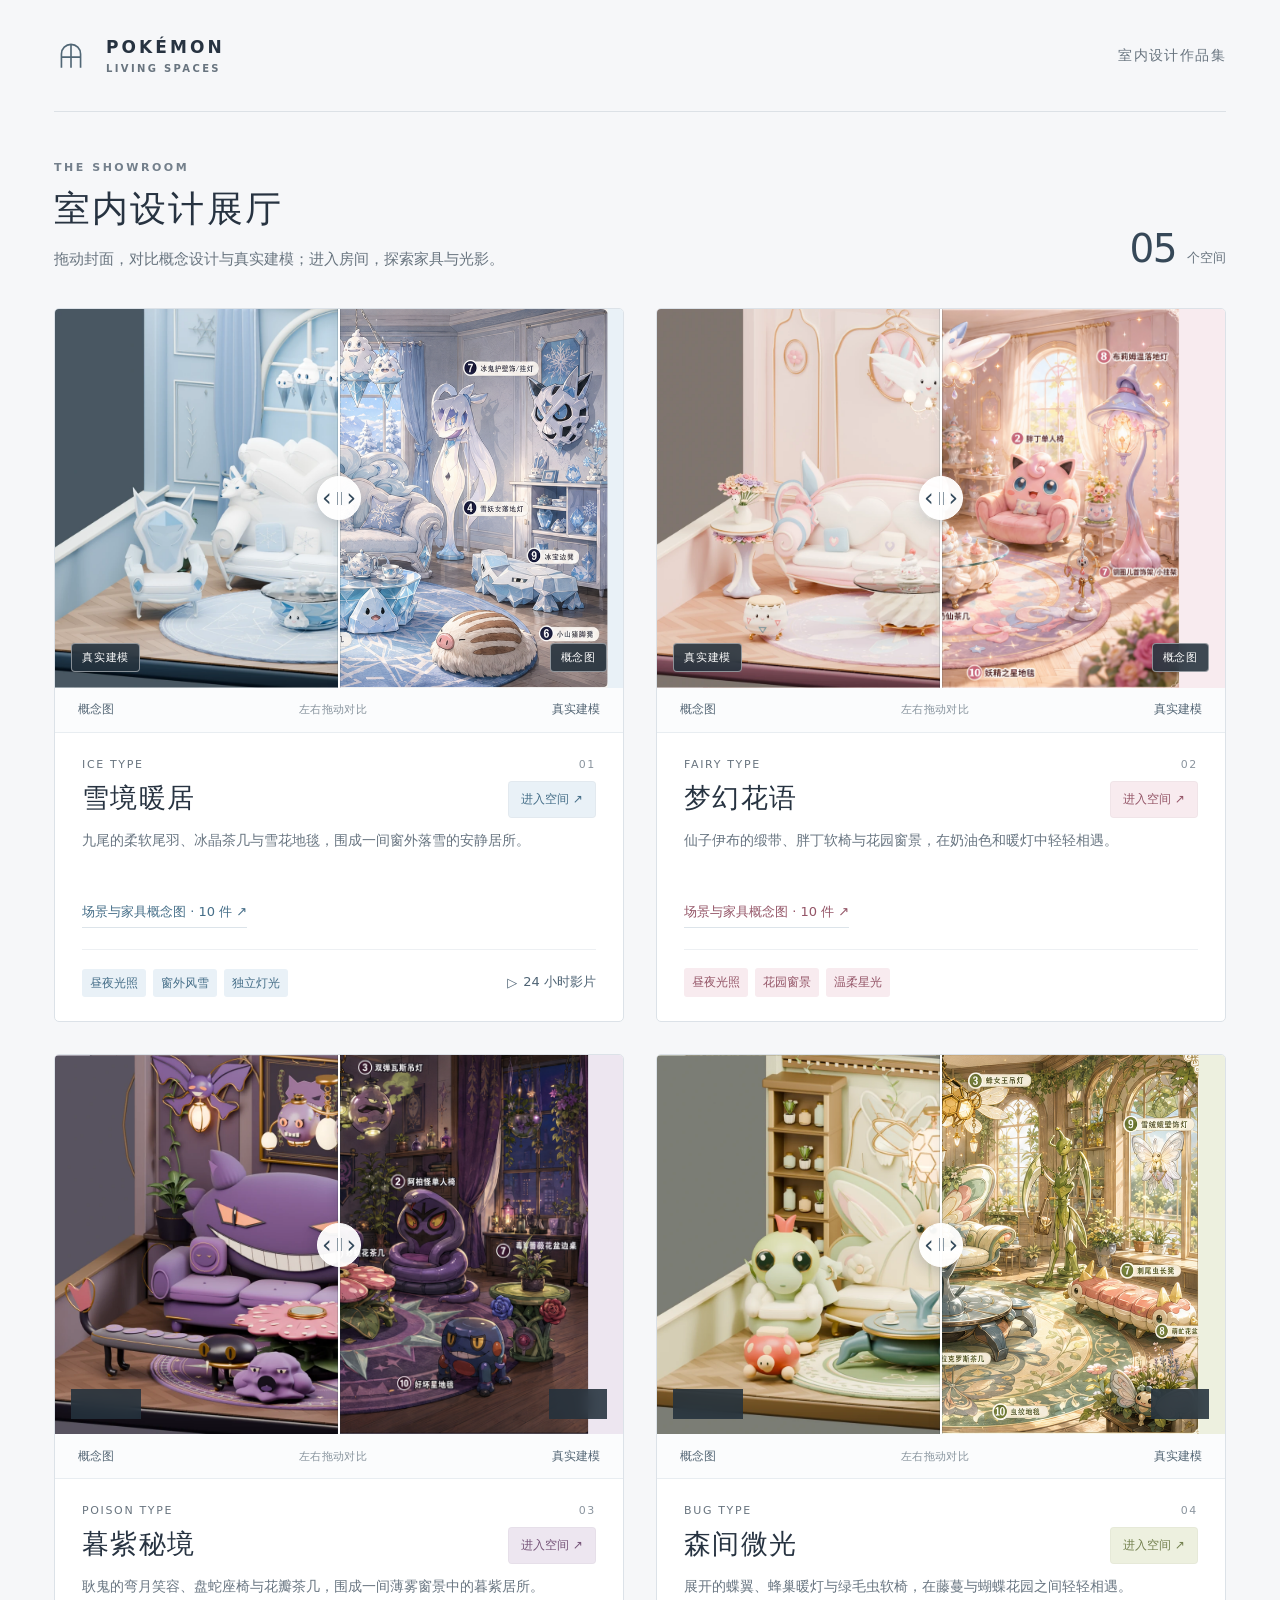
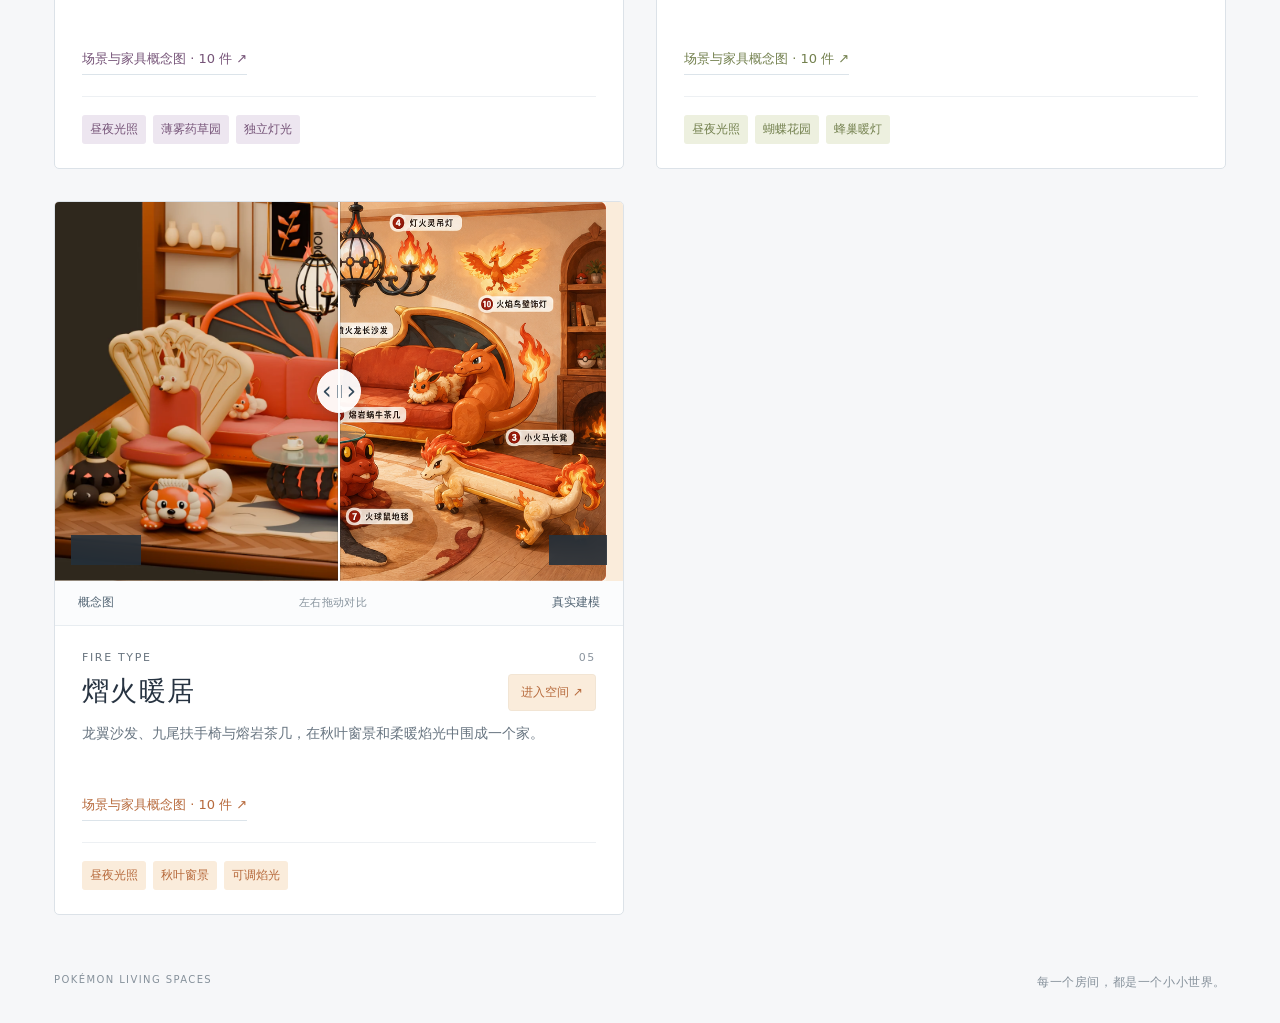
==== commit 7cfd93d3: "Combine room and furniture concepts in one gallery" ====
--- a/index.html
+++ b/index.html
@@ -7,11 +7,11 @@
  <meta name="theme-color" content="#f6f7f9">
  <title>室内设计展厅 · Pokémon Living Spaces</title>
  <link rel="icon" href="data:image/svg+xml,%3Csvg xmlns='http://www.w3.org/2000/svg' viewBox='0 0 32 32'%3E%3Crect width='32' height='32' rx='9' fill='%23253140'/%3E%3Cpath d='M8 25V14a8 8 0 0 1 16 0v11M16 7v18M8 17h16' fill='none' stroke='%23d7e9f1' stroke-width='2'/%3E%3C/svg%3E">
- <link rel="stylesheet" href="showroom/style.css?v=bf169c0a849b">
+ <link rel="stylesheet" href="showroom/style.css?v=59c84e95f78a">
  <script src="showroom/catalog.js?v=eb5624175b38" defer></script>
- <script src="showroom/furniture.js?v=e6288b732a75" defer></script>
- <script src="showroom/design-gallery.js?v=599900b27008" defer></script>
- <script src="showroom/app.js?v=4036b06ac5c0" defer></script>
+ <script src="showroom/furniture.js?v=666a96eaafe7" defer></script>
+ <script src="showroom/design-gallery.js?v=40fdeee61854" defer></script>
+ <script src="showroom/app.js?v=65b9e6a540d6" defer></script>
 </head>
 <body>
  <a class="skip" href="#collection">跳到作品</a>
@@ -30,7 +30,7 @@
  <section id="exhibit" hidden aria-label="房间查看器">
   <header class="exhibit-bar">
    <a id="back-gallery" href="#" class="back-link"><span aria-hidden="true">←</span> 返回展厅</a>
-   <div class="exhibit-context"><label class="sr-only" for="room-switch">切换房间</label><select id="room-switch"></select><div class="view-modes" aria-label="查看内容"><button id="mode-model" type="button" aria-pressed="true">3D 空间</button><button id="mode-concept" type="button" aria-pressed="false">场景概念</button><button id="mode-furniture" type="button" aria-pressed="false">家具图鉴</button><button id="mode-video" type="button" aria-pressed="false" hidden>昼夜影片</button></div></div>
+   <div class="exhibit-context"><label class="sr-only" for="room-switch">切换房间</label><select id="room-switch"></select><div class="view-modes" aria-label="查看内容"><button id="mode-model" type="button" aria-pressed="true">3D 空间</button><button id="mode-concept" type="button" aria-pressed="false">2D 概念图</button><button id="mode-video" type="button" aria-pressed="false" hidden>昼夜影片</button></div></div>
    <a id="standalone" class="standalone" target="_blank" rel="noopener">独立打开 <span aria-hidden="true">↗</span></a>
    <a id="whole-room" class="standalone" hidden>查看完整房间 ↗</a>
   </header>
--- a/showroom/style.css
+++ b/showroom/style.css
@@ -41,10 +41,42 @@
 .design-gallery{height:calc(100dvh - 68px);overflow:auto;overscroll-behavior:contain;padding:42px max(28px,calc((100vw - 1324px)/2)) 64px;background:#f6f7f9;scrollbar-gutter:stable}
 .design-heading{display:flex;align-items:flex-end;justify-content:space-between;gap:24px;margin-bottom:28px}.design-heading h1{font-size:30px}.design-heading .intro{max-width:45em}.design-actions{display:flex;flex-wrap:wrap;gap:10px}.design-action,.primary-action{display:inline-flex;justify-content:center;align-items:center;min-height:40px;padding:10px 16px;border:1px solid #d6dfe6;border-radius:5px;background:white;color:var(--accent,#456e88);font-size:13px;white-space:nowrap}.design-action:hover{background:var(--tint,#eef3f7)}.primary-action{background:var(--accent);border-color:var(--accent);color:white;font-size:15px;min-height:48px}
 .scene-concept{position:relative;display:block;width:100%;max-width:1120px;margin:0 auto;padding:0;border:1px solid #dce2e8;border-radius:8px;overflow:hidden;background:var(--tint);cursor:zoom-in}.scene-concept svg{display:block;width:100%;max-height:calc(100dvh - 260px);min-height:240px}.scene-expand{position:absolute;right:16px;bottom:16px;background:#253140d9;color:white;padding:9px 14px;border-radius:5px;font-size:12px}.scene-caption{display:flex;align-items:center;justify-content:space-between;max-width:1120px;margin:14px auto;color:#7b8792;font-size:12px}.original-link{text-decoration:underline;text-underline-offset:4px;font-size:13px;color:var(--accent,#456e88)}
-.furniture-grid{display:grid;grid-template-columns:repeat(3,minmax(0,1fr));gap:24px}.furniture-card{background:white;border:1px solid #dce2e8;border-radius:8px;overflow:hidden}.product-link{display:block}.product-image{aspect-ratio:3/2;background:#f2f1ef;display:grid;place-items:center;overflow:hidden;position:relative}.product-image img{display:block;width:100%;height:100%;object-fit:contain}.image-pending{color:#8b9399;font-size:13px;padding:24px;text-align:center}.furniture-info{padding:21px}.furniture-info .eyebrow{font-size:10px;margin-bottom:9px;color:var(--accent)}.furniture-info h2{font-family:"Noto Serif CJK SC","Songti SC",serif;font-size:21px;font-weight:500;margin:0 0 10px}.furniture-description{font-size:13px;color:#74808b;line-height:1.8;margin:0;min-height:3.6em}.furniture-actions{display:flex;justify-content:space-between;gap:12px;font-size:12px;color:var(--accent);border-top:1px solid #edf0f3;margin-top:17px;padding-top:16px}.furniture-actions a:hover{text-decoration:underline;text-underline-offset:4px}
-.design-back{display:inline-block;color:#6b7d8c;font-size:13px;margin-bottom:24px}.furniture-detail{display:grid;grid-template-columns:minmax(0,1.65fr) minmax(280px,1fr);gap:38px;align-items:center}.detail-visual{position:relative;border:1px solid #dce2e8;border-radius:8px;overflow:hidden;background:#f2f1ef}.detail-visual .product-image{min-height:320px}.zoom-art{position:absolute;bottom:16px;right:16px;padding:9px 13px;border:1px solid #fff;border-radius:5px;background:#ffffffed;color:#506675;font-size:12px}.detail-info h1{font-size:30px}.detail-info .intro{line-height:1.9}.concept-note{font-size:13px;color:#82909b;line-height:1.9;margin:24px 0 12px}.art-dimensions{font-size:11px;color:#8b97a0;letter-spacing:.04em}.detail-actions{display:flex;flex-wrap:wrap;gap:10px;margin:24px 0}.furniture-siblings{display:flex;flex-wrap:wrap;gap:10px;margin-top:40px;padding-top:28px;border-top:1px solid #dce2e8}.sibling-link{padding:9px 12px;border:1px solid #dce2e8;border-radius:5px;color:#6c7c88;background:white;font-size:12px}.sibling-link[aria-current=page]{background:var(--tint);color:var(--accent);border-color:var(--accent)}
+.furniture-grid{display:grid;grid-template-columns:repeat(3,minmax(0,1fr));gap:24px}.furniture-card{background:white;border:1px solid #dce2e8;border-radius:8px;overflow:hidden}.product-link{display:block}.product-image{aspect-ratio:3/2;background:#f2f1ef;display:grid;place-items:center;overflow:hidden;position:relative}.product-image img{display:block;width:100%;height:100%;object-fit:contain}.image-pending{color:#8b9399;font-size:13px;padding:24px;text-align:center}.furniture-info{padding:21px}.furniture-info .eyebrow{font-size:10px;margin-bottom:9px;color:var(--accent)}.furniture-info h3{font-family:"Noto Serif CJK SC","Songti SC",serif;font-size:21px;font-weight:500;margin:0 0 10px}.furniture-description{font-size:13px;color:#74808b;line-height:1.8;margin:0;min-height:3.6em}.furniture-actions{display:flex;justify-content:space-between;gap:12px;font-size:12px;color:var(--accent);border-top:1px solid #edf0f3;margin-top:17px;padding-top:16px}.furniture-actions a:hover{text-decoration:underline;text-underline-offset:4px}
+.design-back{display:inline-block;color:#6b7d8c;font-size:13px;margin-bottom:24px}.furniture-detail{display:grid;grid-template-columns:minmax(0,1.65fr) minmax(280px,1fr);gap:38px;align-items:center}.detail-visual{position:relative;border:1px solid #dce2e8;border-radius:8px;overflow:hidden;background:#f2f1ef}.detail-visual .product-image{min-height:320px}.zoom-art{position:absolute;bottom:16px;right:16px;padding:9px 13px;border:1px solid #fff;border-radius:5px;background:#ffffffed;color:#506675;font-size:12px}.detail-info h3{font-family:"Noto Serif CJK SC","Songti SC",serif;font-size:30px;font-weight:600;line-height:1.4;margin:0}.detail-info .intro{line-height:1.9}.concept-note{font-size:13px;color:#82909b;line-height:1.9;margin:24px 0 12px}.art-dimensions{font-size:11px;color:#8b97a0;letter-spacing:.04em}.detail-actions{display:flex;flex-wrap:wrap;gap:10px;margin:24px 0}.furniture-siblings{display:flex;flex-wrap:wrap;gap:10px;margin-top:40px;padding-top:28px;border-top:1px solid #dce2e8}.sibling-link{padding:9px 12px;border:1px solid #dce2e8;border-radius:5px;color:#6c7c88;background:white;font-size:12px}.sibling-link[aria-current=page]{background:var(--tint);color:var(--accent);border-color:var(--accent)}
 .art-lightbox{width:calc(100vw - 48px);max-width:1650px;max-height:calc(100dvh - 48px);padding:0;border:1px solid #e2e6eb;border-radius:10px;background:#f8f8f7;overflow:auto}.art-lightbox::backdrop{background:#17232dd9;backdrop-filter:blur(6px)}.lightbox-bar{position:sticky;top:0;z-index:2;display:flex;align-items:center;justify-content:space-between;gap:18px;padding:14px 20px;background:#fffffff5;border-bottom:1px solid #e5e8eb}.lightbox-bar strong{font-size:14px;font-weight:500}.art-lightbox>img{display:block;max-width:100%;height:auto;margin:auto}
 @media(max-width:1100px){.furniture-grid{grid-template-columns:repeat(2,minmax(0,1fr))}.design-heading{align-items:flex-start;flex-direction:column}.exhibit-bar{gap:12px}.exhibit-context{gap:10px}.exhibit-context select{max-width:180px}.view-modes button{padding:8px 10px}}
 @media(max-width:800px){.furniture-detail{grid-template-columns:1fr;gap:28px}.detail-visual .product-image{min-height:0}.exhibit-bar{height:112px;flex-wrap:wrap;padding:10px 16px;align-content:center;row-gap:10px}.back-link{order:0}.standalone{order:1;margin-left:auto}.exhibit-context{order:2;flex-basis:100%;justify-content:space-between;min-width:0}.exhibit-stage,.design-gallery{height:calc(100dvh - 112px)}.exhibit-context select{max-width:180px}.view-modes{min-width:0;overflow:auto}.view-modes button{padding:7px 9px;font-size:12px}}
-@media(max-width:650px){.design-gallery{padding:28px 20px 48px}.design-heading h1,.detail-info h1{font-size:25px}.design-heading .intro{max-width:none}.furniture-grid{grid-template-columns:1fr;gap:20px}.scene-concept svg{max-height:none;min-height:0}.scene-caption{gap:15px;line-height:1.8}.scene-expand{right:10px;bottom:10px;font-size:11px;padding:7px 10px}.exhibit-bar{height:145px}.exhibit-context{flex-wrap:wrap;gap:8px}.exhibit-context select{width:100%;max-width:none;padding:6px 10px}.view-modes{width:100%;justify-content:center}.view-modes button{flex:1}.exhibit-stage,.design-gallery{height:calc(100dvh - 145px)}.art-lightbox{width:calc(100vw - 20px);max-height:calc(100dvh - 20px)}.lightbox-bar{padding:10px 12px}.furniture-siblings{margin-top:30px;gap:8px}.sibling-link{font-size:11px}.card-design-links{gap:15px}}
+@media(max-width:650px){.design-gallery{padding:28px 20px 48px}.design-heading h1,.detail-info h3{font-size:25px}.design-heading .intro{max-width:none}.furniture-grid{grid-template-columns:1fr;gap:20px}.scene-concept svg{max-height:none;min-height:0}.scene-caption{gap:15px;line-height:1.8}.scene-expand{right:10px;bottom:10px;font-size:11px;padding:7px 10px}.exhibit-bar{height:145px}.exhibit-context{flex-wrap:wrap;gap:8px}.exhibit-context select{width:100%;max-width:none;padding:6px 10px}.view-modes{width:100%;justify-content:center}.view-modes button{flex:1}.exhibit-stage,.design-gallery{height:calc(100dvh - 145px)}.art-lightbox{width:calc(100vw - 20px);max-height:calc(100dvh - 20px)}.lightbox-bar{padding:10px 12px}.furniture-siblings{margin-top:30px;gap:8px}.sibling-link{font-size:11px}.card-design-links{gap:15px}}
 .collection-progress{margin:-8px 0 24px;padding:12px 16px;background:white;border:1px solid #e0e5e9;border-radius:5px;color:#788793;font-size:12px;line-height:1.7}
+
+/* One concept collection: room scene, furniture cards, and an inline selected item. */
+.design-gallery{scroll-padding-top:24px}
+.concept-section-heading{display:flex;align-items:center;justify-content:space-between;gap:20px;margin-bottom:20px}
+.concept-section-heading .eyebrow{font-size:10px;color:var(--accent);margin-bottom:8px}
+.concept-section-heading h2{margin:0;font-family:"Noto Serif CJK SC","Songti SC",serif;font-size:24px;font-weight:500;letter-spacing:.04em}
+.concept-section-heading .intro{font-size:14px;margin-top:10px}
+.concept-scene-section .scene-concept{max-width:1120px}
+.concept-scene-section .scene-concept svg{max-height:min(58dvh,620px);min-height:0}
+.concept-furniture-section{margin-top:46px;padding-top:34px;border-top:1px solid var(--line)}
+.concept-object-count{flex-shrink:0;font-size:12px;color:var(--accent);background:var(--tint);padding:9px 13px;border:1px solid #00000008;border-radius:5px}
+.selected-concept{padding:24px;margin:0 0 28px;background:var(--tint);border:1px solid #00000012;border-radius:8px;scroll-margin-top:24px}
+.selected-concept-bar{display:flex;align-items:center;justify-content:space-between;gap:20px;margin-bottom:20px}
+.selected-concept-bar .eyebrow{margin:0;color:var(--accent);letter-spacing:.15em}
+.selected-concept .furniture-detail{gap:28px}
+.selected-concept .concept-note{color:#687580}
+.selected-concept .art-dimensions{color:#687580}
+.furniture-card.is-selected{border-color:var(--accent);box-shadow:0 0 0 1px var(--accent)}
+.back-to-scene{margin-top:28px}
+@media(max-width:650px){
+ .concept-section-heading{gap:12px;margin-bottom:16px}
+ .concept-section-heading h2{font-size:21px}
+ .concept-section-heading .intro{font-size:13px;line-height:1.8;max-width:none}
+ .concept-object-count{padding:7px 9px;font-size:11px}
+ .concept-furniture-section{margin-top:30px;padding-top:26px}
+ .concept-scene-section .scene-concept svg{max-height:none}
+ .selected-concept{padding:14px;margin-bottom:22px}
+ .selected-concept .detail-info h3{font-size:24px}
+ .selected-concept .furniture-detail{gap:20px}
+ .selected-concept-bar{gap:10px}
+ .selected-concept-bar .design-action{padding:8px 10px}
+}
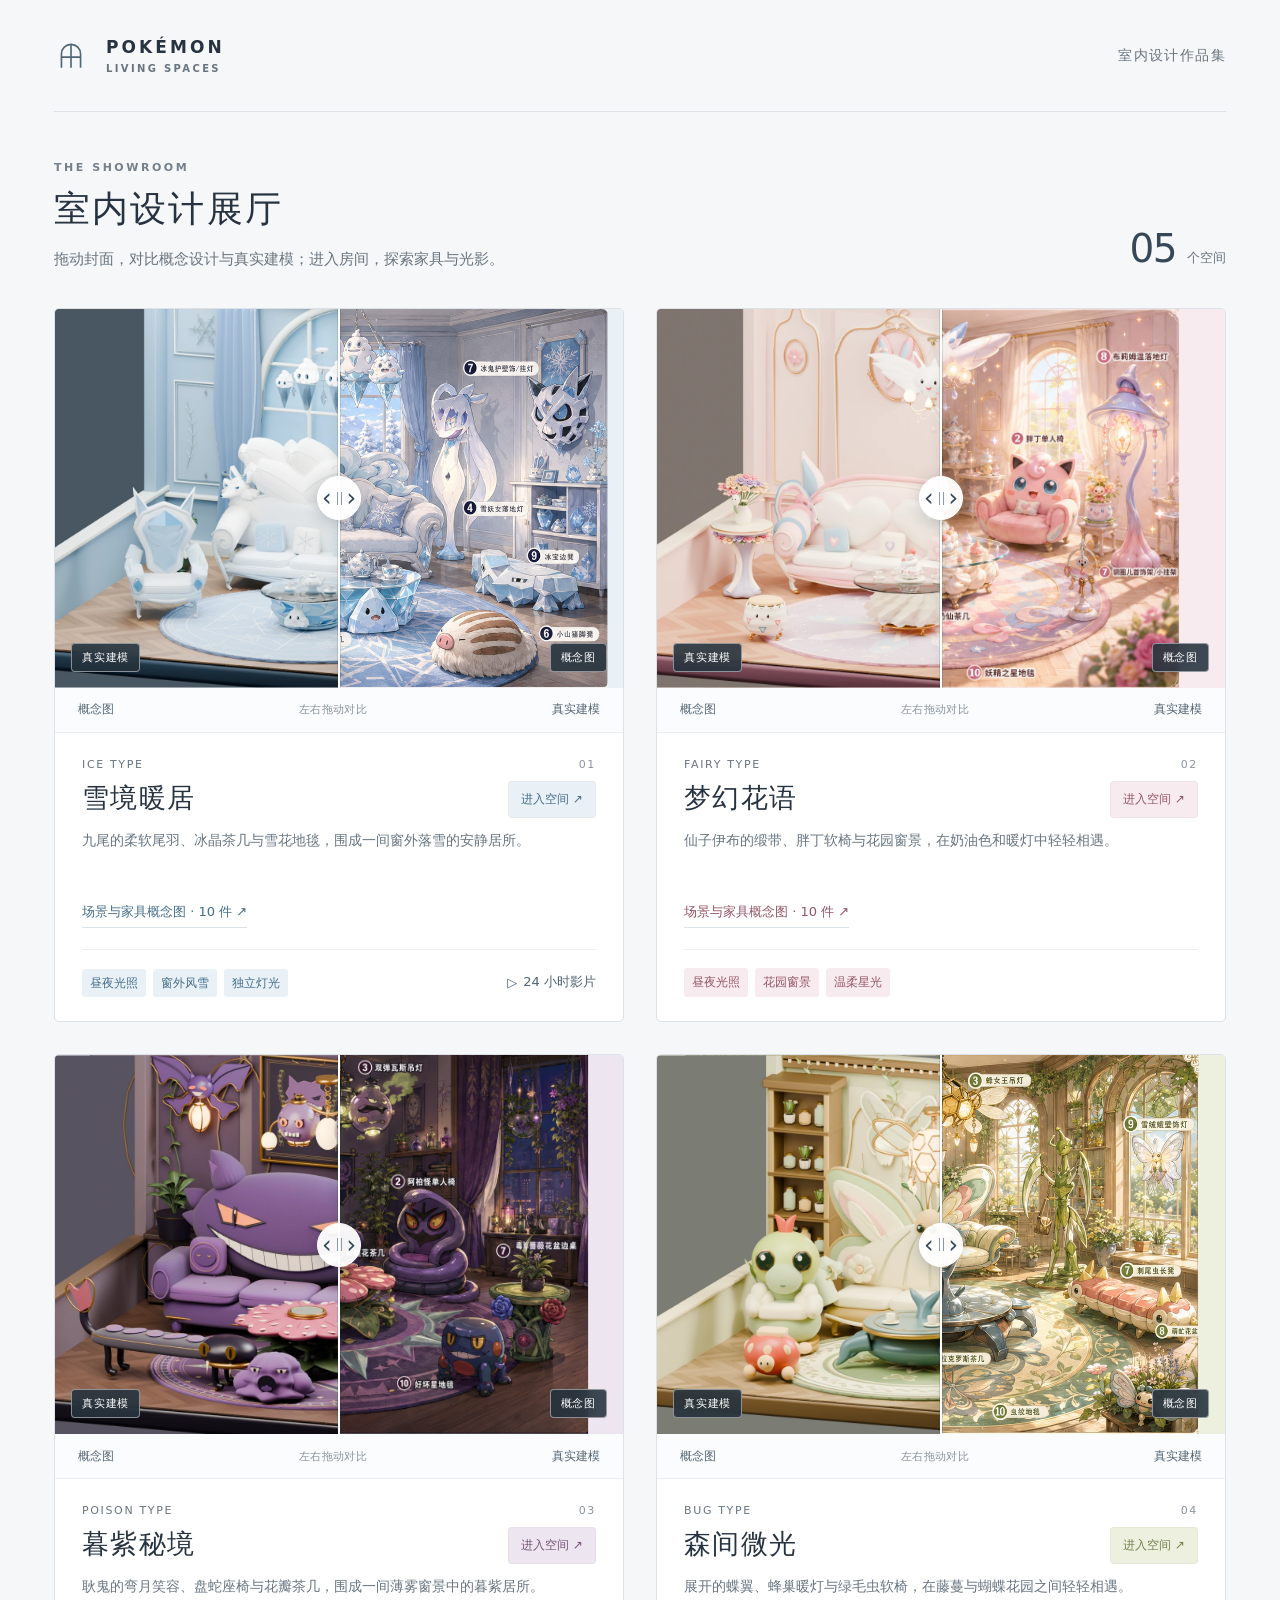
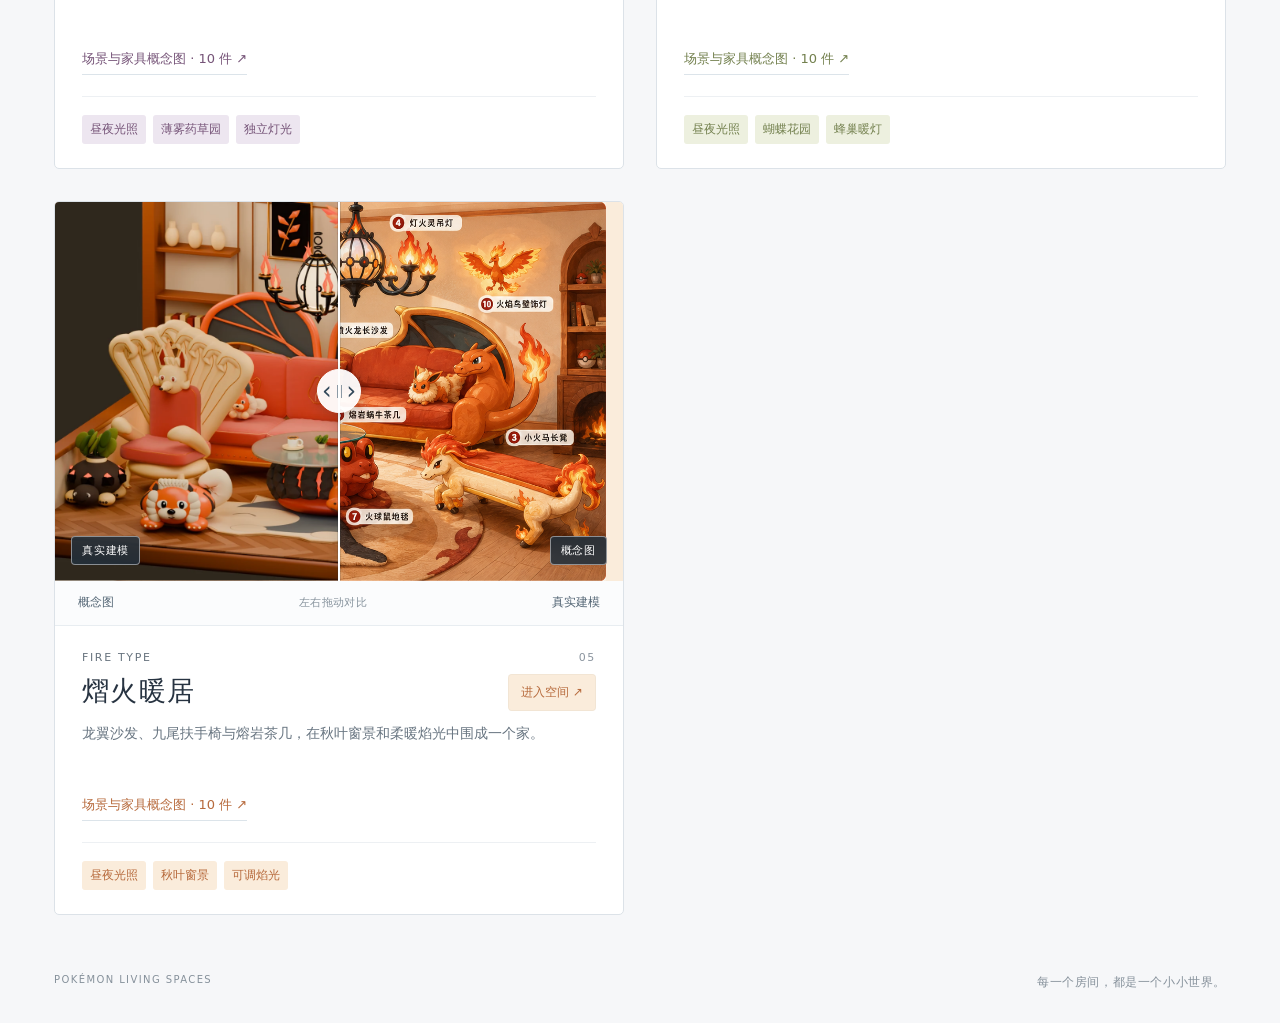
==== commit 6c686b08: "Show scene concepts beside the furniture collection" ====
--- a/index.html
+++ b/index.html
@@ -7,10 +7,10 @@
  <meta name="theme-color" content="#f6f7f9">
  <title>室内设计展厅 · Pokémon Living Spaces</title>
  <link rel="icon" href="data:image/svg+xml,%3Csvg xmlns='http://www.w3.org/2000/svg' viewBox='0 0 32 32'%3E%3Crect width='32' height='32' rx='9' fill='%23253140'/%3E%3Cpath d='M8 25V14a8 8 0 0 1 16 0v11M16 7v18M8 17h16' fill='none' stroke='%23d7e9f1' stroke-width='2'/%3E%3C/svg%3E">
- <link rel="stylesheet" href="showroom/style.css?v=59c84e95f78a">
+ <link rel="stylesheet" href="showroom/style.css?v=ffb68e5c5735">
  <script src="showroom/catalog.js?v=eb5624175b38" defer></script>
  <script src="showroom/furniture.js?v=666a96eaafe7" defer></script>
- <script src="showroom/design-gallery.js?v=40fdeee61854" defer></script>
+ <script src="showroom/design-gallery.js?v=62b7afb13016" defer></script>
  <script src="showroom/app.js?v=65b9e6a540d6" defer></script>
 </head>
 <body>
--- a/showroom/style.css
+++ b/showroom/style.css
@@ -67,6 +67,31 @@
 .selected-concept .art-dimensions{color:#687580}
 .furniture-card.is-selected{border-color:var(--accent);box-shadow:0 0 0 1px var(--accent)}
 .back-to-scene{margin-top:28px}
+.concept-layout>section{min-width:0}
+@media(min-width:1000px){
+ .concept-layout{display:grid;grid-template-columns:minmax(0,1.1fr) minmax(0,1fr);gap:32px;align-items:start}
+ .concept-layout .concept-scene-section{position:sticky;top:24px}
+ .concept-layout .scene-concept svg{max-height:calc(100dvh - 280px)}
+ .concept-layout .scene-caption{gap:12px;flex-wrap:wrap;line-height:1.7}
+ .concept-layout .concept-furniture-section{margin-top:0;padding:0 0 0 28px;border-top:0;border-left:1px solid var(--line)}
+ .concept-layout .concept-section-heading{gap:12px;align-items:flex-start}
+ .concept-layout .concept-section-heading .intro{font-size:13px;line-height:1.7}
+ .concept-layout .furniture-grid{grid-template-columns:repeat(2,minmax(0,1fr));gap:16px}
+ .concept-layout .furniture-info{padding:16px}
+ .concept-layout .furniture-info h3{font-size:18px;line-height:1.5}
+ .concept-layout .furniture-description{min-height:0}
+ .concept-layout .furniture-actions{flex-wrap:wrap;gap:8px}
+ .concept-layout .selected-concept{padding:18px}
+ .concept-layout .furniture-detail{grid-template-columns:minmax(0,1fr);gap:20px}
+ .concept-layout .detail-visual .product-image{min-height:0}
+ .concept-layout .detail-info h3{font-size:25px}
+ .concept-layout .detail-actions{gap:8px}
+}
+@media(min-width:1000px) and (max-width:1199px){
+ .concept-layout{gap:24px}
+ .concept-layout .concept-furniture-section{padding-left:24px}
+ .concept-layout .furniture-grid{grid-template-columns:minmax(0,1fr)}
+}
 @media(max-width:650px){
  .concept-section-heading{gap:12px;margin-bottom:16px}
  .concept-section-heading h2{font-size:21px}
